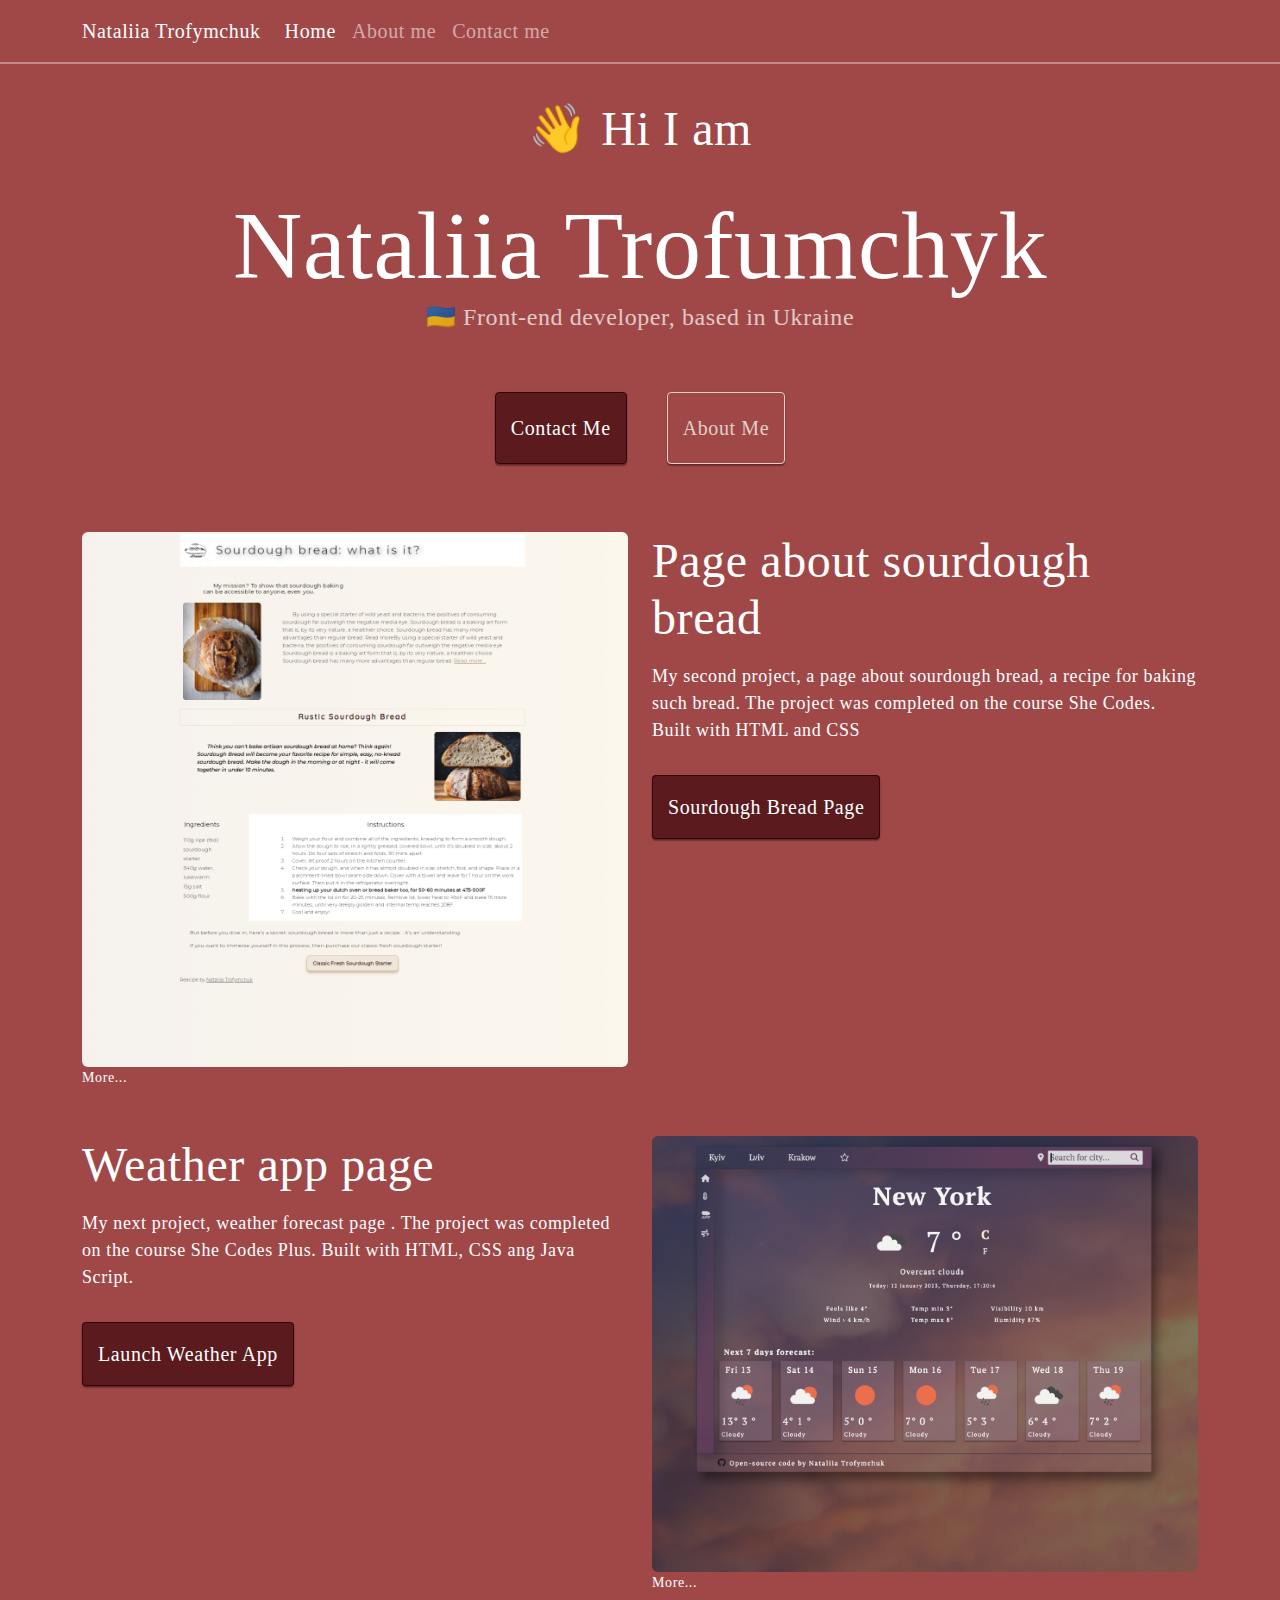
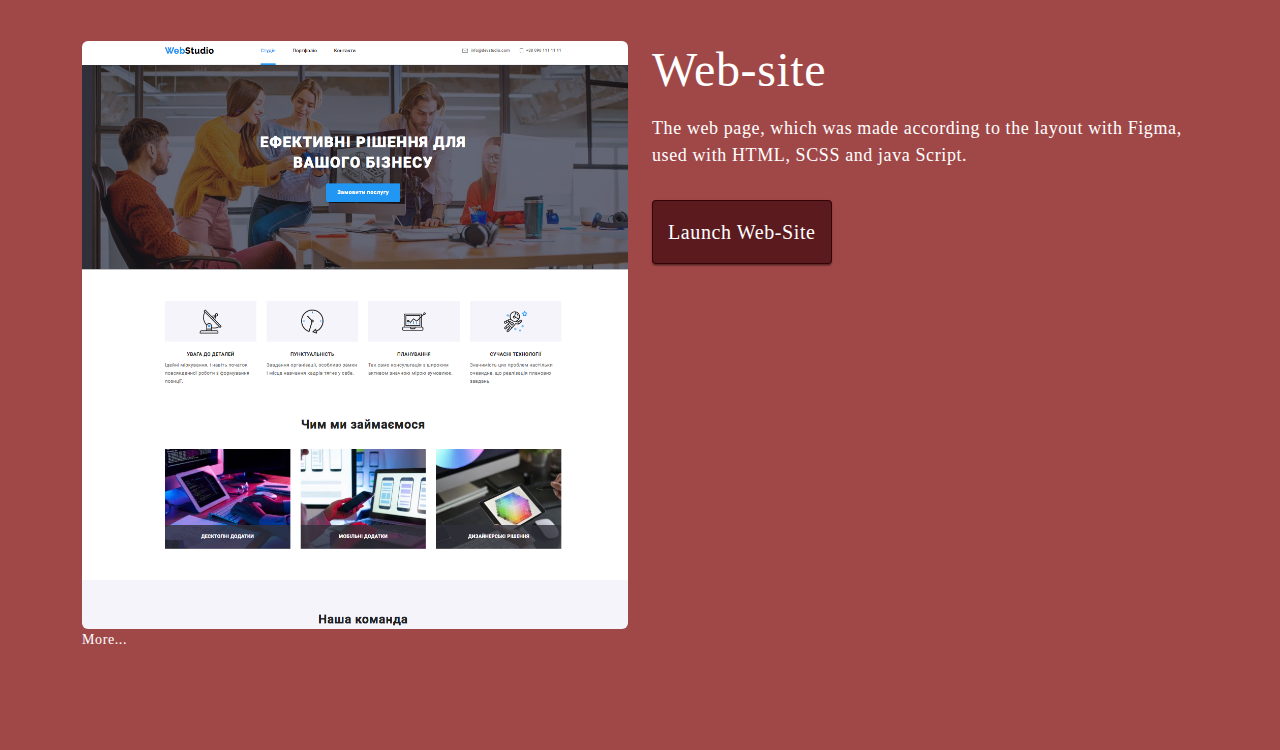
==== index.html @ 4327c9d4 "a" ====
<!DOCTYPE html>
<html lang="en">
  <head>
    <meta charset="UTF-8" />
    <meta http-equiv="X-UA-Compatible" content="IE=edge" />
    <meta name="viewport" content="width=device-width, initial-scale=1.0" />
    <meta name="description" />
    <link
      rel="stylesheet"
      href="https://cdn.jsdelivr.net/npm/bootstrap@5.2.3/dist/css/bootstrap.min.css"
    />
    <script src="https://cdn.jsdelivr.net/npm/bootstrap@5.3.0-alpha1/dist/js/bootstrap.bundle.min.js"></script>
    <link rel="stylesheet" href="style.css" />
    <title>Front-end developer - Nataliia Trofumchuk</title>
  </head>
  <body>
    <nav class="navbar navbar-expand-lg navbar-dark bg-light fixed-top">
      <div class="container">
        <a class="navbar-brand" href="/" title="Homepage"
          >Nataliia Trofymchuk</a
        >
        <button
          class="navbar-toggler"
          type="button"
          data-bs-toggle="collapse"
          data-bs-target="#navbarNav"
          aria-controls="navbarNav"
          aria-expanded="false"
          aria-label="Toggle navigation"
          target="#navbarNav"
        >
          <span class="navbar-toggler-icon"></span>
        </button>
        <div class="collapse navbar-collapse" id="navbarNav">
          <ul class="navbar-nav">
            <li class="nav-item">
              <a
                class="nav-link active"
                aria-current="page"
                href="index.html"
                tilte="Homepage"
                >Home</a
              >
            </li>
            <li class="nav-item">
              <a
                class="nav-link"
                href="about.html"
                title="About Nataliia Trofymchuk"
                >About me</a
              >
            </li>
            <li class="nav-item">
              <a
                class="nav-link"
                href="about.html#contact"
                title="Contact Nataliia Trofymchuk"
                >Contact me</a
              >
            </li>
          </ul>
        </div>
      </div>
    </nav>
    <h2 class="text-center">👋 Hi I am</h2>
    <h1 class="text-center title-index">Nataliia Trofumchyk</h1>
    <h3 class="text-center">🇺🇦 Front-end developer, based in Ukraine</h3>
    <div class="navigation-links mb-5">
      <a
        href="about.html#contact"
        class="primary-link"
        title="Contact Nataliia Trofymchuk"
        >Contact me</a
      >
      <a
        href="about.html"
        class="secondary-link"
        title="About Nataliia Trofymchuk"
        >About me</a
      >
    </div>
    <div class="container">
      <div class="row mt-5">
        <div class="col-sm-6">
          <a
            href="https://majatrof.github.io/Sourdough-bread/"
            class="img__link  d-none d-sm-block"
            title="Bread project"
            target="_blank"
            ><img
              src="./images/bread.png"
              alt="Bread project"
              class="img-fluid rounded"
            />More...</a
          >
        </div>
        <div class="col-sm-6">
          <h2 class="mb-3">Page about sourdough bread</h2>
          <p>
            My second project, a page about sourdough bread, a recipe for baking
            such bread. The project was completed on the course She Codes. Built
            with HTML and CSS
          </p>
          <div class="mt-5">
            <a
              href="https://github.com/MajaTrof/Sourdough-bread"
              class="primary-link project-link"
              title="Yoga project"
              target="_blank"
              >Sourdough bread page</a
            >
          </div>
        </div>
      </div>
      <div class="row mt-5">
        <div class="col-sm-6">
          <h2 class="mb-3">Weather app page</h2>
          <p>
            My next project, weather forecast page . The project was completed
            on the course She Codes Plus. Built with HTML, CSS ang Java Script.
          </p>
          <div class="mt-5">
            <a
              href="https://github.com/MajaTrof/Weather-app"
              class="primary-link project-link"
              title="Weather project"
              target="_blank"
              >Launch Weather App</a
            >
          </div>
        </div>
        <div class="col-sm-6">
          <a
            href="https://majatrof.github.io/Weather-app/"
            class="img__link  d-none d-sm-block"
            target="_blank"
          >
            <img
              src="images/weather.png"
              class="img-fluid rounded"
              alt="Weather project"
            />More...</a
          >
        </div>
      </div>
      <div class="row mt-5">
        <div class="col-sm-6">
          <a
            href="https://majatrof.github.io/Web-site-scss-mobile/"
            class="img__link  d-none d-sm-block"
            target="_blank"
          >
            <img
              src="images/web-site.png"
              class="img-fluid rounded"
              alt="Web-site project"
            />More...</a
          >
        </div>
        <div class="col-sm-6">
          <h2 class="mb-3">Web-site</h2>
          <p>
            The web page, which was made according to the layout with Figma,
            used with HTML, SCSS and java Script.
          </p>
          <div class="mt-5">
            <a
              href="https://github.com/MajaTrof/Web-site-scss-mobile"
              class="primary-link project-link"
              title="Web-site project"
              target="_blank"
              >Launch Web-site</a
            >
          </div>
        </div>
      </div>
    </div>
  </body>
</html>
---- style.css ----
:root {
  --secondary-color: rgb(255, 255, 255);
  --primary-color: rgb(225, 207, 201);
  --red-color: rgb(161, 20, 37);
  --dark-color: rgb(52, 2, 7);
  --black-bc: rgba(52, 2, 7, 0.65);
  --border-button: rgba(161, 20, 37, 0.3);

  --box-shadow: 0px 1px 3px rgba(0, 0, 0, 0.12), 0px 1px 1px rgba(0, 0, 0, 0.24),
    0px 2px 1px rgba(0, 0, 0, 0.2);
  --box-border: 0px 0px 4px 4px;

  --text-font: Roboto;
  --letter-spacing: 0.03em;
  --timing-function: cubic-bezier(0.4, 0, 0.2, 1);
  --transition-bc: background-color 250ms var(--timing-function);
  --transition-color: color 250ms var(--timing-function);
}

body {
  font-size: 20px;
  font-family: var(--text-font);
  letter-spacing: var(--letter-spacing);
  color: var(--secondary-color) !important;
  background-color: rgb(160, 72, 72);
  font-weight: 400;
  line-height: 1.5;
  margin: 100px 0;
}

ul {
  list-style-type: none;
  margin: 0;
  padding: 0;
}

li,
p,
button {
  margin: 0;
  padding: 0;
}


h1,
h2,
h3 {
  margin: 0;
}

h1 {
  font-size: 96px;
}

h2 {
  font-size: 48px;
}

h3 {
  font-size: 24px;
  opacity: 0.7;
}

p {
  font-size: 18px;
  line-height: 1.5;
}

a {
    text-decoration: none;
    font-style: normal;
    cursor: pointer;
    margin: 0;
    padding: 0;
}

a:hover,
a:focus {
  color:rgb(52, 2, 7) !important;
}

.navbar {
  color: var(--secondary-color) !important;
  background-color: rgb(160, 72, 72) !important;
  border-bottom: 2px solid rgba(225, 207, 201, 0.5);
}

.img__link {
color: var(--secondary-color) !important;
font-size: 14px;
}

.img__link:hover,
.img__link:focus {
  text-decoration: underline;
  color: var(--primary-color) !important;
}

.navigation-links {
  display: flex;
  margin-top: 40px;
  justify-content: center;
}

.navigation-links a {
  margin: 20px;
}

.title-index {
  padding-top: 30px;
}

.primary-link {
  border-radius: 4px;
  padding: 20px 15px;
  text-decoration: none;
  text-transform: capitalize;
  background: var(--black-bc);
  box-shadow: var(--box-shadow);
  border: 1px solid var(--dark-color);
  color: white;
  transition: var(--transition-color), var(--transition-bc);
}

.primary-link:hover {
  color: var(--primary-color) !important;
  background-color: var(--border-button);
}

.secondary-link {
  border-radius: 4px;
  padding: 20px 15px;
  text-decoration: none;
  text-transform: capitalize;
  color: var(--primary-color);
  border: 1px solid var(--primary-color);
  box-shadow: var(--box-shadow);
  transition: var(--transition-color), var(--transition-bc);
}

.secondary-link:hover, 
.secondary-link:focus {
  color: var(--white-color) !important;
  background-color: var(--black-bc);
}

.homepage-link {
  color: var(--primary-color);
  text-align: center;
  display: block;
}

.about-paragraphs {
  margin: 30px 0;
}

.about-paragraphs p {
  margin: 10px;
}

.email-link {
  display: flex;
  justify-content: center;
  color: var(--primary-color);
  font-size: 28px;
  text-decoration: none;
}

.email-link:hover {
  text-decoration: underline;
}

@media (max-width: 576px) {
  h1 {
    font-size: 48px;
    line-height: 1.5;
  }

  h2 {
    font-size: 32px;
    text-align: center;
  }

  p {
    text-align: center;
  }

  .project-link {
    display: block;
    text-align: center;
    margin: 0 20px;
  }
}
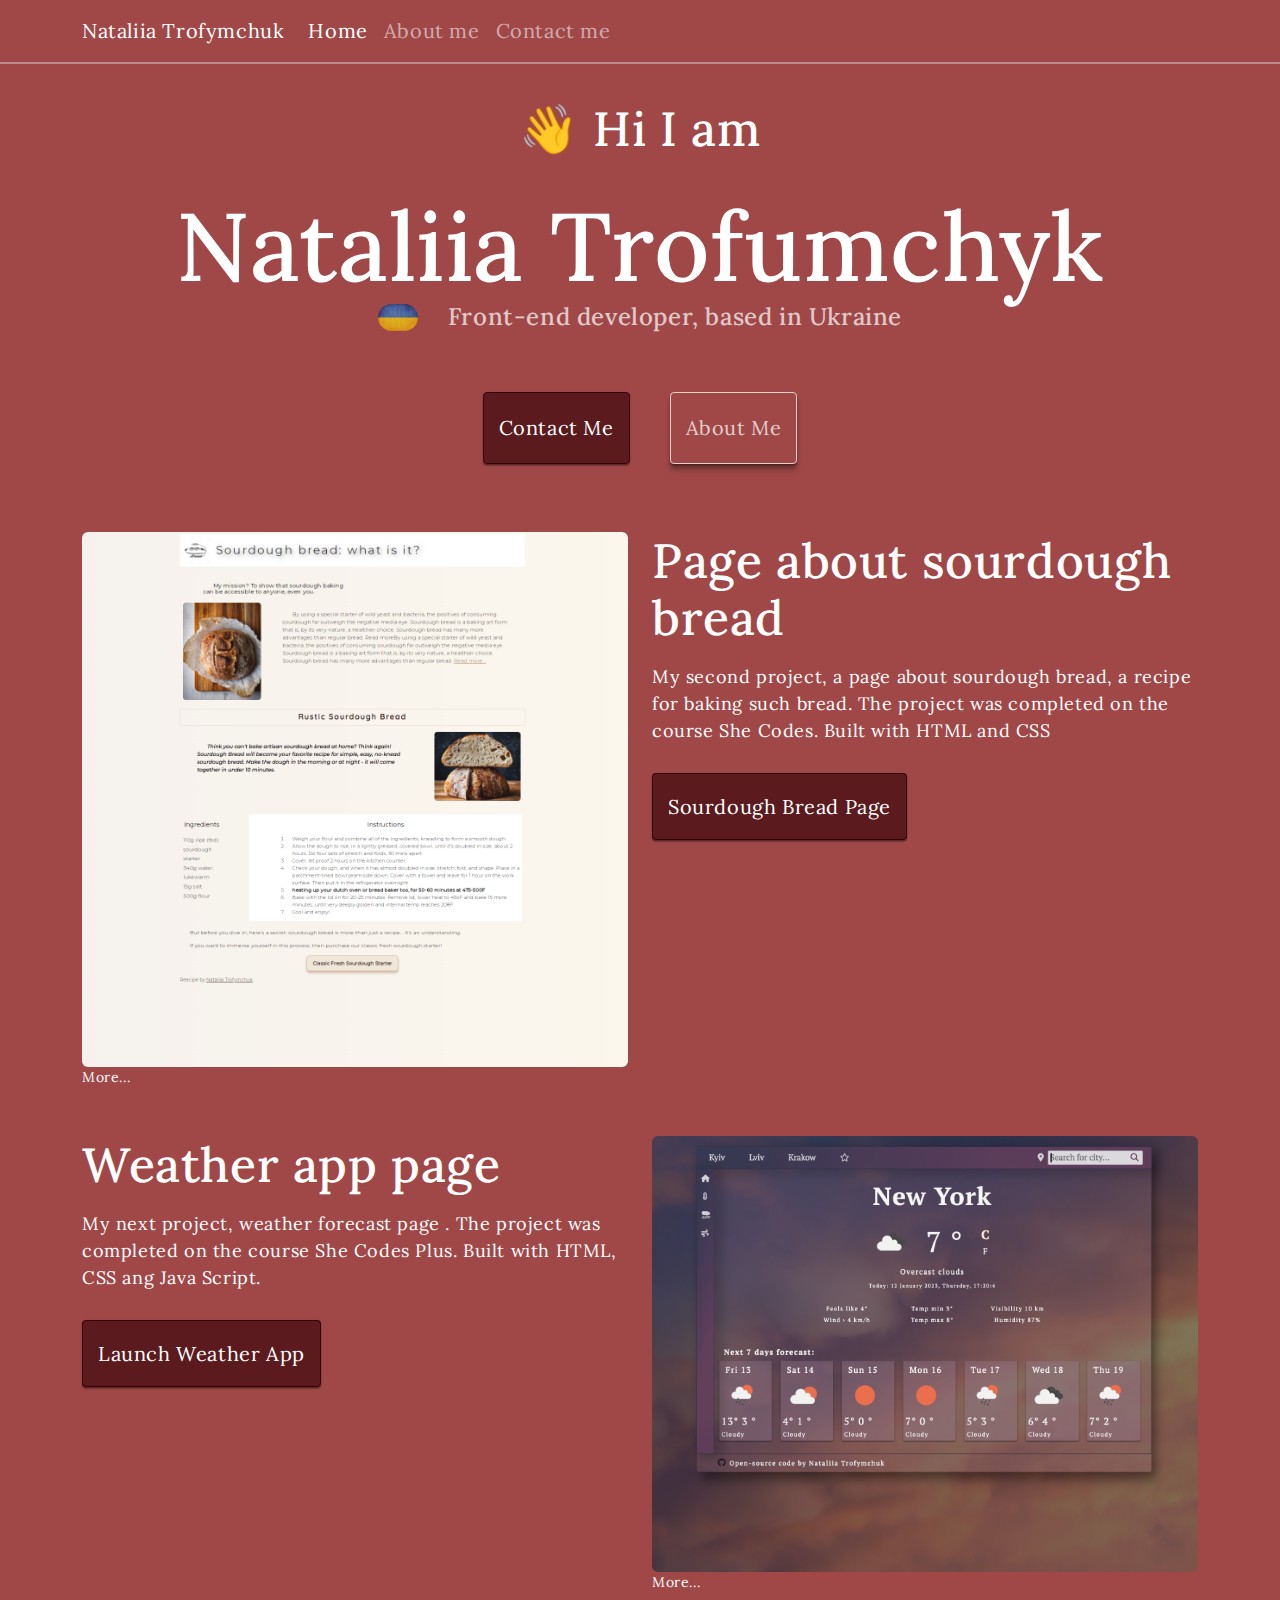
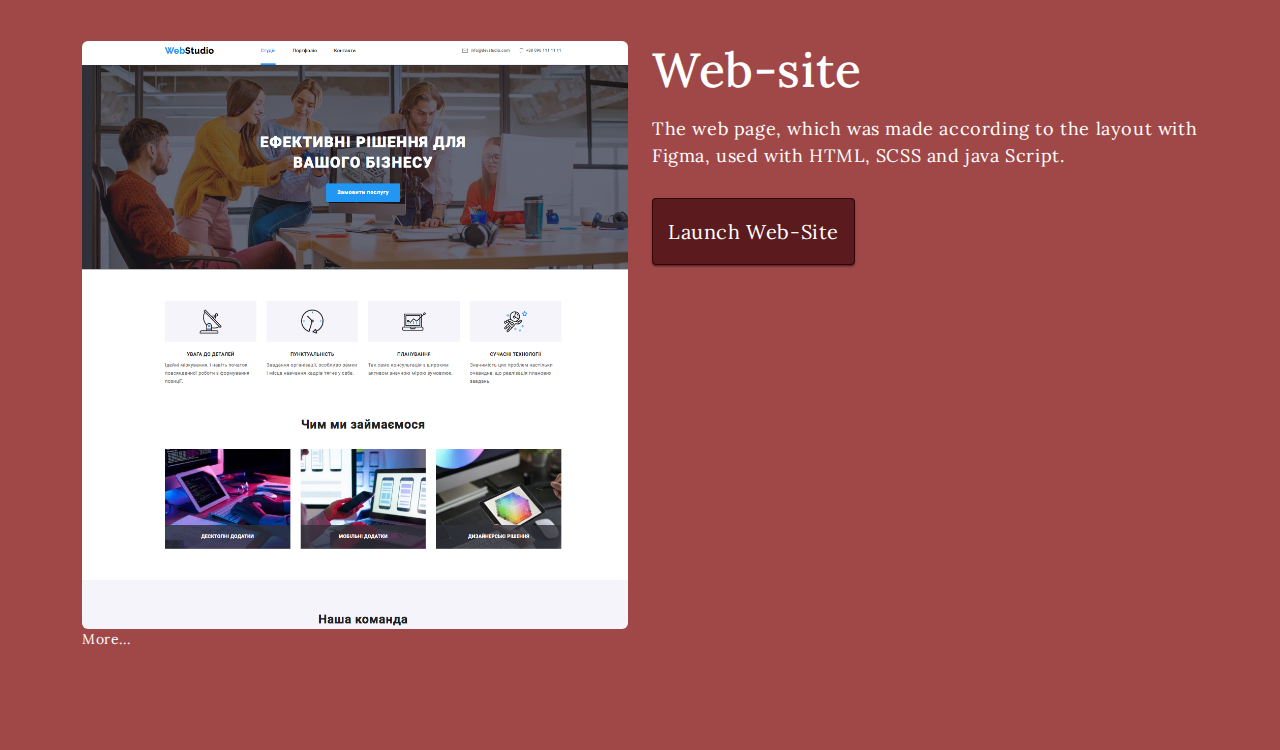
==== commit 692fdf2a: "1" ====
--- a/index.html
+++ b/index.html
@@ -9,8 +9,12 @@
       rel="stylesheet"
       href="https://cdn.jsdelivr.net/npm/bootstrap@5.2.3/dist/css/bootstrap.min.css"
     />
+    <link rel="preconnect" href="https://fonts.googleapis.com">
+<link rel="preconnect" href="https://fonts.gstatic.com" crossorigin>
+<link href="https://fonts.googleapis.com/css2?family=Lora:wght@400;700&display=swap" rel="stylesheet">
+
+    <link rel="stylesheet" href="style.css" />
     <script src="https://cdn.jsdelivr.net/npm/bootstrap@5.3.0-alpha1/dist/js/bootstrap.bundle.min.js"></script>
-    <link rel="stylesheet" href="style.css" />
     <title>Front-end developer - Nataliia Trofumchuk</title>
   </head>
   <body>
@@ -64,7 +68,8 @@
     </nav>
     <h2 class="text-center">👋 Hi I am</h2>
     <h1 class="text-center title-index">Nataliia Trofumchyk</h1>
-    <h3 class="text-center">🇺🇦 Front-end developer, based in Ukraine</h3>
+    <h3 class="text-center information__blok"><img src="./images/flag.jpeg" class="information__logo rounded-pill" alt="..."> <span>
+      Front-end developer, based in Ukraine</span></h3>
     <div class="navigation-links mb-5">
       <a
         href="about.html#contact"
--- a/style.css
+++ b/style.css
@@ -10,7 +10,7 @@
     0px 2px 1px rgba(0, 0, 0, 0.2);
   --box-border: 0px 0px 4px 4px;
 
-  --text-font: Roboto;
+  --text-font: 'Lora', serif;
   --letter-spacing: 0.03em;
   --timing-function: cubic-bezier(0.4, 0, 0.2, 1);
   --transition-bc: background-color 250ms var(--timing-function);
@@ -134,7 +134,7 @@
   text-transform: capitalize;
   color: var(--primary-color);
   border: 1px solid var(--primary-color);
-  box-shadow: var(--box-shadow);
+  box-shadow:  0px 6px 5px rgb(0 0 1 / 30%), 0px 1px 1px rgb(0 0 0 / 12%), 0px 2px 1px rgb(1 0 1 / 20%);
   transition: var(--transition-color), var(--transition-bc);
 }
 
@@ -191,3 +191,66 @@
     margin: 0 20px;
   }
 }
+
+
+.contact__social {
+  display: flex;
+  justify-content: center;
+  align-items: center;
+  margin-top: 40px;
+  margin-bottom: 30px;
+}
+
+.contact__social > .social-icons__item + .social-icons__item {
+  margin-left: 10px;
+}
+
+.contact__social > .social-icons__item.last-child {
+  margin-right: 0;
+}
+
+.social-icons__item {
+  display: flex;
+  justify-content: center;
+  align-items: center;
+  width: 44px;
+  height: 44px;
+  margin-right: 30px;
+}
+
+.social-icons__item:last-child {
+  margin-right: 0;
+}
+.social-icons__link {
+  display: flex;
+  justify-content: center;
+  align-items: center;
+  width: 44px;
+  height: 44px;
+  background-position: 50% 50%;
+  border-radius: 50%;
+
+  transition: var(--transition-bc), var(--transition-color);
+}
+
+.social-icons__link {
+  fill: var(--red-color);
+  background-color: var(--primary-color);
+}
+
+.social-icons__link:hover,
+.social-icons__link:focus {
+  background-color: var(--red-color);
+  fill: var(--primary-color);
+}
+
+.information__logo {
+  width: 40px;
+  margin-right: 30px;
+}
+
+.information__blok {
+  display: flex;
+  align-items:center;
+  justify-content: center;
+}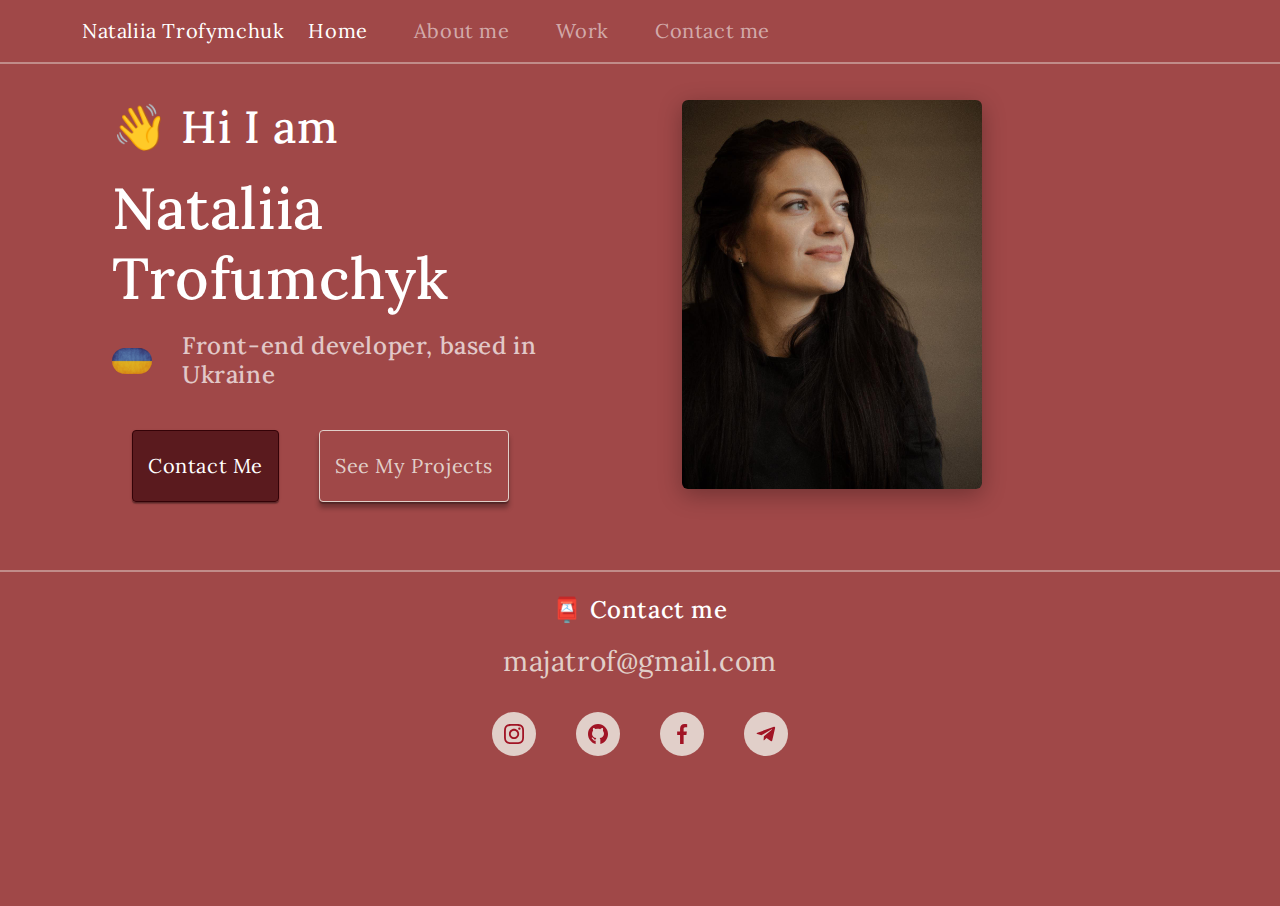
==== commit c86e96ce: "add fonts" ====
--- a/index.html
+++ b/index.html
@@ -9,16 +9,19 @@
       rel="stylesheet"
       href="https://cdn.jsdelivr.net/npm/bootstrap@5.2.3/dist/css/bootstrap.min.css"
     />
-    <link rel="preconnect" href="https://fonts.googleapis.com">
-<link rel="preconnect" href="https://fonts.gstatic.com" crossorigin>
-<link href="https://fonts.googleapis.com/css2?family=Lora:wght@400;700&display=swap" rel="stylesheet">
+    <link rel="preconnect" href="https://fonts.googleapis.com" />
+    <link rel="preconnect" href="https://fonts.gstatic.com" crossorigin />
+    <link
+      href="https://fonts.googleapis.com/css2?family=Lora:wght@400;700&display=swap"
+      rel="stylesheet"
+    />
 
     <link rel="stylesheet" href="style.css" />
     <script src="https://cdn.jsdelivr.net/npm/bootstrap@5.3.0-alpha1/dist/js/bootstrap.bundle.min.js"></script>
     <title>Front-end developer - Nataliia Trofumchuk</title>
   </head>
   <body>
-    <nav class="navbar navbar-expand-lg navbar-dark bg-light fixed-top">
+    <header><nav class="navbar navbar-expand-lg navbar-dark bg-light fixed-top">
       <div class="container">
         <a class="navbar-brand" href="/" title="Homepage"
           >Nataliia Trofymchuk</a
@@ -43,142 +46,137 @@
                 aria-current="page"
                 href="index.html"
                 tilte="Homepage"
-                >Home</a
-              >
+                >Home</a>
             </li>
             <li class="nav-item">
               <a
                 class="nav-link"
                 href="about.html"
                 title="About Nataliia Trofymchuk"
-                >About me</a
-              >
+                >About me</a>
+               <li class="nav-item">
+              <a
+                class="nav-link"
+                href="work.html"
+                title="Projects Nataliia Trofymchuk"
+                >Work</a>
+            </li>
             </li>
             <li class="nav-item">
               <a
                 class="nav-link"
-                href="about.html#contact"
+                href="contact.html"
                 title="Contact Nataliia Trofymchuk"
                 >Contact me</a
               >
             </li>
+           
           </ul>
         </div>
       </div>
-    </nav>
-    <h2 class="text-center">👋 Hi I am</h2>
-    <h1 class="text-center title-index">Nataliia Trofumchyk</h1>
-    <h3 class="text-center information__blok"><img src="./images/flag.jpeg" class="information__logo rounded-pill" alt="..."> <span>
-      Front-end developer, based in Ukraine</span></h3>
-    <div class="navigation-links mb-5">
-      <a
-        href="about.html#contact"
-        class="primary-link"
-        title="Contact Nataliia Trofymchuk"
-        >Contact me</a
-      >
-      <a
-        href="about.html"
-        class="secondary-link"
-        title="About Nataliia Trofymchuk"
-        >About me</a
-      >
-    </div>
-    <div class="container">
-      <div class="row mt-5">
-        <div class="col-sm-6">
-          <a
-            href="https://majatrof.github.io/Sourdough-bread/"
-            class="img__link  d-none d-sm-block"
-            title="Bread project"
-            target="_blank"
-            ><img
-              src="./images/bread.png"
-              alt="Bread project"
-              class="img-fluid rounded"
-            />More...</a
-          >
+    </nav></header>
+    
+
+    <main class="content-container container">
+      <div class="row">
+        <div class="col-md-6">
+          <div class="content">
+          <h2>👋 Hi I am</h2>
+          <h1>Nataliia Trofumchyk</h1>
+          <h3 class="information__blok">
+            <img
+              src="./images/flag.jpeg"
+              class="information__logo rounded-pill"
+              alt="..."
+            />
+            <span> Front-end developer, based in Ukraine</span>
+          </h3>
+          <div class="navigation-links mb-5">
+            <a
+              href="about.html#contact"
+              class="primary-link"
+              title="Contact Nataliia Trofymchuk"
+              >Contact me</a
+            >
+            <a
+              href="work.html"
+              class="secondary-link"
+              title="projects Nataliia Trofymchuk"
+              >See my projects</a
+            >
+            </div>
+          </div>
         </div>
-        <div class="col-sm-6">
-          <h2 class="mb-3">Page about sourdough bread</h2>
-          <p>
-            My second project, a page about sourdough bread, a recipe for baking
-            such bread. The project was completed on the course She Codes. Built
-            with HTML and CSS
-          </p>
-          <div class="mt-5">
-            <a
-              href="https://github.com/MajaTrof/Sourdough-bread"
-              class="primary-link project-link"
-              title="Yoga project"
-              target="_blank"
-              >Sourdough bread page</a
-            >
+
+        <div class="col-md-6">
+          <div class="content">
+          <img
+            class="img-fluid rounded img-shadow"
+            src="images/photo.jpg"
+            alt="my photo"
+            width="300px"
+          />
           </div>
         </div>
       </div>
-      <div class="row mt-5">
-        <div class="col-sm-6">
-          <h2 class="mb-3">Weather app page</h2>
-          <p>
-            My next project, weather forecast page . The project was completed
-            on the course She Codes Plus. Built with HTML, CSS ang Java Script.
-          </p>
-          <div class="mt-5">
+    </main>
+
+    <footer>
+          <div id="contact" class="mt-1">
+        <h2 class="text-center">📮 Contact me</h2>
+        <a href="mailto:majatrof@gmail.com" class="email-link">
+          majatrof@gmail.com
+        </a>
+      </div>
+        <ul class="contact__social">
+          <li class="social-icons__item">
             <a
-              href="https://github.com/MajaTrof/Weather-app"
-              class="primary-link project-link"
-              title="Weather project"
+              href="https://www.instagram.com/maia_trof"
+              class="social-icons__link"
+              aria-label="instagram"
               target="_blank"
-              >Launch Weather App</a
             >
-          </div>
-        </div>
-        <div class="col-sm-6">
-          <a
-            href="https://majatrof.github.io/Weather-app/"
-            class="img__link  d-none d-sm-block"
-            target="_blank"
-          >
-            <img
-              src="images/weather.png"
-              class="img-fluid rounded"
-              alt="Weather project"
-            />More...</a
-          >
-        </div>
-      </div>
-      <div class="row mt-5">
-        <div class="col-sm-6">
-          <a
-            href="https://majatrof.github.io/Web-site-scss-mobile/"
-            class="img__link  d-none d-sm-block"
-            target="_blank"
-          >
-            <img
-              src="images/web-site.png"
-              class="img-fluid rounded"
-              alt="Web-site project"
-            />More...</a
-          >
-        </div>
-        <div class="col-sm-6">
-          <h2 class="mb-3">Web-site</h2>
-          <p>
-            The web page, which was made according to the layout with Figma,
-            used with HTML, SCSS and java Script.
-          </p>
-          <div class="mt-5">
+              <svg width="20px" height="20px" class="icon">
+                <use href="./images/sprite.svg#icon-instagram"></use>
+              </svg>
+            </a>
+          </li>
+          <li class="social-icons__item">
             <a
-              href="https://github.com/MajaTrof/Web-site-scss-mobile"
-              class="primary-link project-link"
-              title="Web-site project"
+              href="https://github.com/MajaTrof"
+              class="social-icons__link"
+              aria-label="git-hub"
               target="_blank"
-              >Launch Web-site</a
             >
-          </div>
-        </div>
-      </div>
-    </div>
+              <svg width="20px" height="20px">
+                <use href="./images/sprite.svg#icon-github"></use>
+              </svg>
+            </a>
+          </li>
+          <li class="social-icons__item">
+            <a
+              href="https://www.facebook.com/ntrofymchuk/"
+              class="social-icons__link"
+              target="_blank"
+            >
+              <svg width="20px" height="20px" class="">
+                <use href="./images/sprite.svg#icon-facebook"></use>
+              </svg>
+            </a>
+          </li>
+          <li class="social-icons__item">
+            <a
+              href="https://web.telegram.org/k/"
+              class="social-icons__link"
+              aria-label="telegram"
+              target="_blank"
+            >
+              <svg width="20px" height="20px" class="icon">
+                <use href="./images/sprite.svg#icon-telegram"></use>
+              </svg>
+            </a>
+          </li>
+        </ul>
+      </footer>
   </body>
 </html>
--- a/style.css
+++ b/style.css
@@ -79,36 +79,59 @@
   color:rgb(52, 2, 7) !important;
 }
 
+
+/* Navbar */
+
 .navbar {
   color: var(--secondary-color) !important;
   background-color: rgb(160, 72, 72) !important;
   border-bottom: 2px solid rgba(225, 207, 201, 0.5);
 }
 
-.img__link {
-color: var(--secondary-color) !important;
-font-size: 14px;
-}
-
-.img__link:hover,
-.img__link:focus {
-  text-decoration: underline;
-  color: var(--primary-color) !important;
+.nav-item {
+  padding-right: 30px;
+}
+
+/* similar styles */
+
+.content {
+  margin-left: 30px;
+  margin-right: 30px;
+  margin-bottom: 30px;
+}
+
+.content-container h1 {
+  font-size: 58px;
+  padding-bottom: 19px;
+}
+
+.content-container h2 {
+  font-size: 45px;
+   padding-bottom: 20px;
+}
+
+/* Index (Home) Page */
+
+.information__logo {
+  width: 40px;
+  margin-right: 30px;
+}
+
+.information__blok {
+  display: flex;
+  align-items:center;
+  justify-content: left;
 }
 
 .navigation-links {
   display: flex;
-  margin-top: 40px;
-  justify-content: center;
+  margin-top: 20px;
 }
 
 .navigation-links a {
   margin: 20px;
 }
 
-.title-index {
-  padding-top: 30px;
-}
 
 .primary-link {
   border-radius: 4px;
@@ -158,46 +181,35 @@
   margin: 10px;
 }
 
+
+
+/* footer information */
+footer {
+  border-top: 2px solid #e1cfc980;
+  padding: 20px;
+}
+footer h2 {
+  font-size: 24px;
+}
+
 .email-link {
   display: flex;
   justify-content: center;
   color: var(--primary-color);
   font-size: 28px;
   text-decoration: none;
+  padding-top: 15px;
 }
 
 .email-link:hover {
   text-decoration: underline;
 }
 
-@media (max-width: 576px) {
-  h1 {
-    font-size: 48px;
-    line-height: 1.5;
-  }
-
-  h2 {
-    font-size: 32px;
-    text-align: center;
-  }
-
-  p {
-    text-align: center;
-  }
-
-  .project-link {
-    display: block;
-    text-align: center;
-    margin: 0 20px;
-  }
-}
-
-
 .contact__social {
   display: flex;
   justify-content: center;
   align-items: center;
-  margin-top: 40px;
+  margin-top: 30px;
   margin-bottom: 30px;
 }
 
@@ -244,13 +256,83 @@
   fill: var(--primary-color);
 }
 
-.information__logo {
-  width: 40px;
-  margin-right: 30px;
-}
-
-.information__blok {
-  display: flex;
-  align-items:center;
-  justify-content: center;
-}+/* Work Page */
+
+.img__link {
+color: var(--secondary-color) !important;
+font-size: 14px;
+}
+
+.img__link:hover,
+.img__link:focus {
+  text-decoration: underline;
+  color: var(--primary-color) !important;
+}
+
+.img-shadow {
+box-shadow: 0px 6px 23px rgba(0, 0, 0, 0.3);
+}
+
+/* About Page */
+
+.tab {
+  text-indent: 40px;
+}
+
+/* Contact Page */
+.contact-text {
+  font-size: 28px;
+  font-weight: 700;
+  color: var(--dark-color);
+}
+.link {
+  display: block;
+  color: var(--primary-color);
+    font-size: 24px;
+    text-decoration: none;
+    padding-bottom: 30px;
+    padding-top: 10px;
+}
+
+.link:hover {
+  font-weight: 700;
+}
+
+/*@media (max-width: 576px) */
+
+
+@media (max-width: 576px) {
+  .content-container h1 {
+    padding-top: 15px;
+    font-size: 48px;
+    line-height: 1.5;
+  }
+
+  .content-container h2 {
+    font-size: 32px;
+    text-align: center;
+
+  }
+
+  .content-container p {
+    text-align: center;
+  }
+
+  .project-link {
+    display: block;
+    text-align: center;
+    margin: 0 20px;
+  }
+
+  .information__blok {
+    justify-content: center;;
+  }
+  .information__logo {
+    display: none;
+  }
+
+    .navigation-links {
+    justify-content: center;
+  }
+}
+
